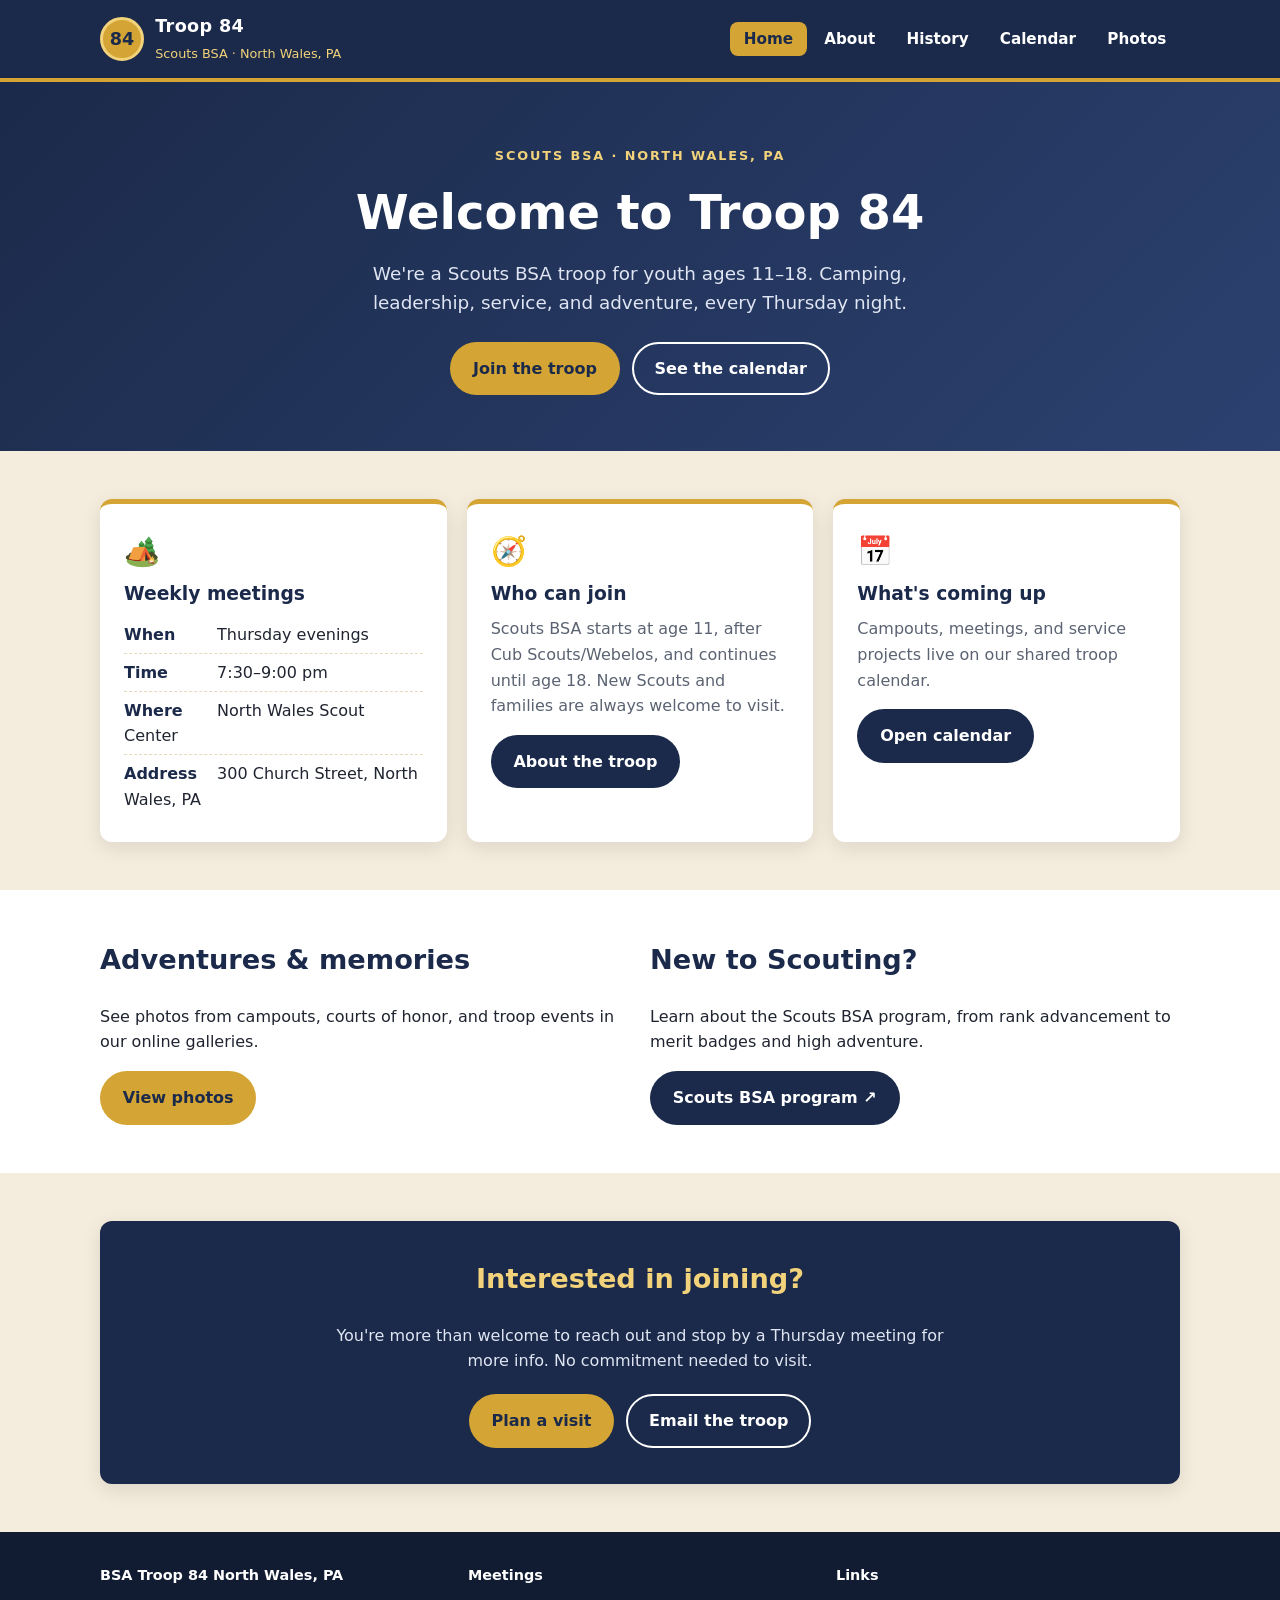
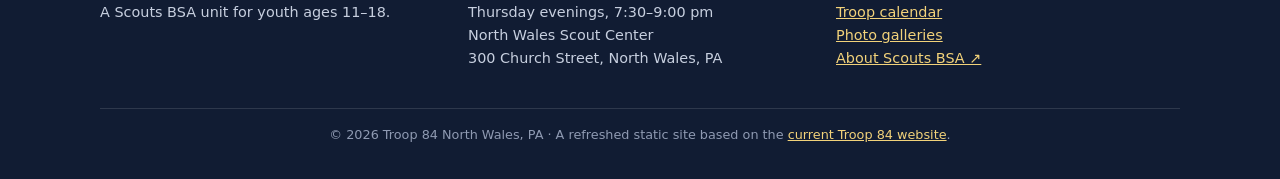
==== index.html @ 0edf73d8 "Populate repo with Troop 84 static site (#1)" ====
<!DOCTYPE html>
<html lang="en">
<head>
  <meta charset="utf-8">
  <meta name="viewport" content="width=device-width, initial-scale=1">
  <title>Home · Troop 84 North Wales, PA</title>
  <meta name="description" content="Troop 84 is a Scouts BSA unit in North Wales, PA. Meetings Thursday evenings 7:30–9pm.">
  <link rel="stylesheet" href="css/style.css">
</head>
<body>
  <header class="site-header">
    <div class="container header-inner">
      <a class="brand" href="index.html">
        <span class="brand-badge" aria-hidden="true">84</span>
        <span class="brand-text"><strong data-field="troopName">Troop 84</strong><span>Scouts BSA · <span data-field="town">North Wales, PA</span></span></span>
      </a>
      <button class="nav-toggle" aria-expanded="false" aria-controls="site-nav" aria-label="Menu">☰</button>
      <nav class="site-nav" id="site-nav" aria-label="Main">
        <ul>
          <li><a href="index.html" aria-current="page">Home</a></li>
          <li><a href="about.html">About</a></li>
          <li><a href="history.html">History</a></li>
          <li><a href="calendar.html">Calendar</a></li>
          <li><a href="photos.html">Photos</a></li>
        </ul>
      </nav>
    </div>
  </header>
  <main>
    <section class="hero">
      <div class="container">
        <div class="eyebrow">Scouts BSA · North Wales, PA</div>
        <h1>Welcome to <span data-field="troopName">Troop 84</span></h1>
        <p>We're a Scouts BSA troop for youth ages 11–18. Camping, leadership, service, and adventure, every Thursday night.</p>
        <div class="btn-row">
          <a class="btn btn-gold" href="#join">Join the troop</a>
          <a class="btn btn-outline" href="calendar.html">See the calendar</a>
        </div>
      </div>
    </section>

    <section class="section">
      <div class="container grid">
        <div class="card">
          <div class="icon" aria-hidden="true">🏕️</div>
          <h3>Weekly meetings</h3>
            <ul class="info-list">
              <li><strong>When</strong> <span data-field="meetingDay">Thursday evenings</span></li>
              <li><strong>Time</strong> <span data-field="meetingTime">7:30–9:00 pm</span></li>
              <li><strong>Where</strong> <span data-field="meetingPlace">North Wales Scout Center</span></li>
              <li><strong>Address</strong> <span data-field="meetingAddress">300 Church Street, North Wales, PA</span></li>
            </ul>
        </div>
        <div class="card">
          <div class="icon" aria-hidden="true">🧭</div>
          <h3>Who can join</h3>
          <p>Scouts BSA starts at age 11, after Cub Scouts/Webelos, and continues until age 18. New Scouts and families are always welcome to visit.</p>
          <a class="btn btn-navy" href="about.html">About the troop</a>
        </div>
        <div class="card">
          <div class="icon" aria-hidden="true">📅</div>
          <h3>What's coming up</h3>
          <p>Campouts, meetings, and service projects live on our shared troop calendar.</p>
          <a class="btn btn-navy" href="calendar.html">Open calendar</a>
        </div>
      </div>
    </section>

    <section class="section band">
      <div class="container grid">
        <div>
          <h2>Adventures &amp; memories</h2>
          <p>See photos from campouts, courts of honor, and troop events in our online galleries.</p>
          <a class="btn btn-gold" href="photos.html">View photos</a>
        </div>
        <div>
          <h2>New to Scouting?</h2>
          <p>Learn about the Scouts BSA program, from rank advancement to merit badges and high adventure.</p>
          <a class="btn btn-navy" data-href="scoutsBsaInfoUrl" href="https://www.scouting.org/programs/scouts-bsa/" target="_blank" rel="noopener">Scouts BSA program ↗</a>
        </div>
      </div>
    </section>

    <section class="section" id="join">
      <div class="container">
        <div class="cta">
          <h2>Interested in joining?</h2>
          <p>You're more than welcome to reach out and stop by a Thursday meeting for more info. No commitment needed to visit.</p>
          <div class="btn-row">
            <a class="btn btn-gold" href="about.html#visit">Plan a visit</a>
            <a class="btn btn-outline" data-email href="#" hidden>Email the troop</a>
          </div>
        </div>
      </div>
    </section>
  </main>
  <footer class="site-footer">
    <div class="container">
      <div class="footer-grid">
        <div>
          <h4 data-field="troopFullName">BSA Troop 84 North Wales, PA</h4>
          <p>A Scouts BSA unit for youth ages 11–18.</p>
        </div>
        <div>
          <h4>Meetings</h4>
          <p><span data-field="meetingDay">Thursday evenings</span>, <span data-field="meetingTime">7:30–9:00 pm</span><br>
            <span data-field="meetingPlace">North Wales Scout Center</span><br>
            <span data-field="meetingAddress">300 Church Street, North Wales, PA</span></p>
        </div>
        <div>
          <h4>Links</h4>
          <p><a href="calendar.html">Troop calendar</a><br>
            <a href="photos.html">Photo galleries</a><br>
            <a data-href="scoutsBsaInfoUrl" href="https://www.scouting.org/programs/scouts-bsa/" target="_blank" rel="noopener">About Scouts BSA ↗</a></p>
        </div>
      </div>
      <p class="footer-note">© <span data-year>2026</span> Troop 84 North Wales, PA · A refreshed static site based on the
        <a data-href="originalSiteUrl" href="https://www.troop84northwalespa.org/" target="_blank" rel="noopener">current Troop 84 website</a>.</p>
    </div>
  </footer>
  <script src="js/config.js"></script>
  <script src="js/main.js"></script>
</body>
</html>
---- css/style.css ----
/* Troop 84 — shared styles. Colors live in :root below. */
:root {
  --navy: #1b2a4a;
  --navy-dark: #111c33;
  --gold: #d4a534;
  --gold-light: #f2d27a;
  --tan: #f4ecdc;
  --tan-dark: #e6d8bb;
  --ink: #1f2430;
  --muted: #5b6372;
  --white: #ffffff;
  --radius: 12px;
  --shadow: 0 6px 20px rgba(17, 28, 51, 0.10);
  --max: 1080px;
}
*, *::before, *::after { box-sizing: border-box; }
html { scroll-behavior: smooth; }
body {
  margin: 0;
  font-family: system-ui, -apple-system, "Segoe UI", Roboto, Helvetica, Arial, sans-serif;
  color: var(--ink);
  background: var(--tan);
  line-height: 1.6;
  display: flex; flex-direction: column; min-height: 100vh;
}
main { flex: 1; }
a { color: var(--navy); }
img { max-width: 100%; display: block; }
[hidden] { display: none !important; }
.container { width: min(100% - 2rem, var(--max)); margin-inline: auto; }

/* Header / nav */
.site-header {
  background: var(--navy); color: var(--white);
  border-bottom: 4px solid var(--gold);
  position: sticky; top: 0; z-index: 10;
}
.header-inner { display: flex; align-items: center; justify-content: space-between; padding: .75rem 0; gap: 1rem; }
.brand { display: flex; align-items: center; gap: .7rem; color: var(--white); text-decoration: none; }
.brand-badge {
  width: 44px; height: 44px; border-radius: 50%;
  background: var(--gold); color: var(--navy);
  display: grid; place-items: center; font-weight: 800; font-size: 1.1rem;
  border: 3px solid var(--gold-light);
}
.brand-text strong { display: block; font-size: 1.1rem; letter-spacing: .02em; }
.brand-text span { font-size: .8rem; color: var(--gold-light); }
.site-nav ul { list-style: none; margin: 0; padding: 0; display: flex; gap: .25rem; }
.site-nav a {
  color: var(--white); text-decoration: none; padding: .5rem .85rem; border-radius: 8px;
  font-weight: 600; font-size: .95rem;
}
.site-nav a:hover, .site-nav a:focus-visible { background: rgba(255,255,255,.12); }
.site-nav a[aria-current="page"] { background: var(--gold); color: var(--navy); }
.nav-toggle {
  display: none; background: transparent; border: 2px solid var(--gold); color: var(--white);
  border-radius: 8px; padding: .35rem .7rem; font-size: 1rem; cursor: pointer;
}

/* Hero */
.hero {
  background: linear-gradient(135deg, var(--navy) 0%, #2c4170 100%);
  color: var(--white); padding: 4rem 0 3.5rem; text-align: center;
}
.hero h1 { font-size: clamp(2rem, 5vw, 3rem); margin: 0 0 .5rem; }
.hero p { font-size: 1.15rem; max-width: 640px; margin: 0 auto 1.5rem; color: #dfe5f2; }
.hero .eyebrow { color: var(--gold-light); text-transform: uppercase; letter-spacing: .15em; font-size: .8rem; font-weight: 700; margin-bottom: .5rem; }
.page-hero { padding: 2.5rem 0 2rem; }

/* Buttons */
.btn {
  display: inline-block; padding: .75rem 1.3rem; border-radius: 999px;
  font-weight: 700; text-decoration: none; border: 2px solid transparent;
  transition: transform .1s ease, background .2s ease;
}
.btn:hover { transform: translateY(-1px); }
.btn-gold { background: var(--gold); color: var(--navy); }
.btn-gold:hover { background: var(--gold-light); }
.btn-outline { border-color: var(--white); color: var(--white); }
.btn-outline:hover { background: rgba(255,255,255,.1); }
.btn-navy { background: var(--navy); color: var(--white); }
.btn-navy:hover { background: var(--navy-dark); }
.btn-row { display: flex; gap: .75rem; justify-content: center; flex-wrap: wrap; }

/* Sections & cards */
.section { padding: 3rem 0; }
.section h2 { color: var(--navy); margin-top: 0; font-size: 1.7rem; }
.section-title { text-align: center; margin-bottom: 2rem; }
.section-title p { color: var(--muted); margin: 0; }
.grid { display: grid; gap: 1.25rem; grid-template-columns: repeat(auto-fit, minmax(240px, 1fr)); }
.card {
  background: var(--white); border-radius: var(--radius); padding: 1.5rem;
  box-shadow: var(--shadow); border-top: 5px solid var(--gold);
}
.card h3 { margin: .25rem 0 .5rem; color: var(--navy); }
.card p { margin: 0 0 1rem; color: var(--muted); }
.card .icon { font-size: 1.8rem; }
.info-list { list-style: none; padding: 0; margin: 0; }
.info-list li { padding: .35rem 0; border-bottom: 1px dashed var(--tan-dark); }
.info-list li:last-child { border-bottom: 0; }
.info-list strong { color: var(--navy); display: inline-block; min-width: 5.5rem; }
.band { background: var(--white); }
.cta {
  background: var(--navy); color: var(--white); border-radius: var(--radius);
  padding: 2.25rem; text-align: center; box-shadow: var(--shadow);
}
.cta h2 { color: var(--gold-light); }
.cta p { color: #dfe5f2; max-width: 620px; margin: 0 auto 1.25rem; }

/* Calendar */
.calendar-frame {
  background: var(--white); border-radius: var(--radius); box-shadow: var(--shadow);
  padding: .5rem; overflow: hidden;
}
.calendar-frame iframe { width: 100%; height: 680px; border: 0; display: block; }

/* Empty state */
.empty-state {
  background: var(--white); border: 2px dashed var(--gold); border-radius: var(--radius);
  padding: 2rem; text-align: center; max-width: 760px; margin: 0 auto;
}
.empty-state .icon { font-size: 2.5rem; }
.empty-state h3 { color: var(--navy); margin: .5rem 0; }
.empty-state ol { text-align: left; max-width: 560px; margin: 1rem auto; color: var(--muted); }
code {
  background: var(--tan); padding: .1rem .4rem; border-radius: 4px; font-size: .9em;
  color: var(--navy-dark);
}

/* Gallery cards */
.gallery-card { text-align: center; }
.gallery-card .icon { font-size: 2.5rem; }
.gallery-card.facebook { border-top-color: #1877f2; }
.gallery-card.google { border-top-color: #34a853; }

/* Footer */
.site-footer { background: var(--navy-dark); color: #c7cfdf; padding: 2rem 0 1.25rem; font-size: .9rem; }
.site-footer a { color: var(--gold-light); }
.footer-grid { display: grid; gap: 1.5rem; grid-template-columns: repeat(auto-fit, minmax(200px, 1fr)); }
.footer-grid h4 { color: var(--white); margin: 0 0 .5rem; }
.footer-note { border-top: 1px solid rgba(255,255,255,.12); margin-top: 1.5rem; padding-top: 1rem; font-size: .8rem; color: #8f9ab2; text-align: center; }

/* Responsive */
@media (max-width: 720px) {
  .nav-toggle { display: inline-block; }
  .site-nav { position: absolute; top: 100%; left: 0; right: 0; background: var(--navy); border-bottom: 4px solid var(--gold); display: none; }
  .site-nav.open { display: block; }
  .site-nav ul { flex-direction: column; padding: .5rem 1rem 1rem; }
  .site-nav a { display: block; }
  .calendar-frame iframe { height: 520px; }
  .hero { padding: 3rem 0 2.5rem; }
}


/* History page */
.prose { max-width: 720px; }
.prose .lead { font-size: 1.15rem; color: var(--ink); margin: 0 0 .75rem; }
.prose .source-note { color: var(--muted); font-size: .9rem; margin: 0; }
.history-timeline {
  display: grid;
  gap: 1.25rem;
  max-width: 760px;
  margin-inline: auto;
}
.history-card h2 {
  color: var(--navy);
  margin: .15rem 0 .75rem;
  font-size: 1.45rem;
}
.history-card p { color: var(--muted); margin: 0 0 1rem; }
.history-card p:last-of-type { margin-bottom: 0; }
.era-year {
  display: inline-block;
  background: var(--navy);
  color: var(--gold-light);
  font-size: .75rem;
  font-weight: 700;
  letter-spacing: .08em;
  text-transform: uppercase;
  padding: .25rem .65rem;
  border-radius: 999px;
  margin-bottom: .35rem;
}
.mission-card { border-top-color: var(--navy); }
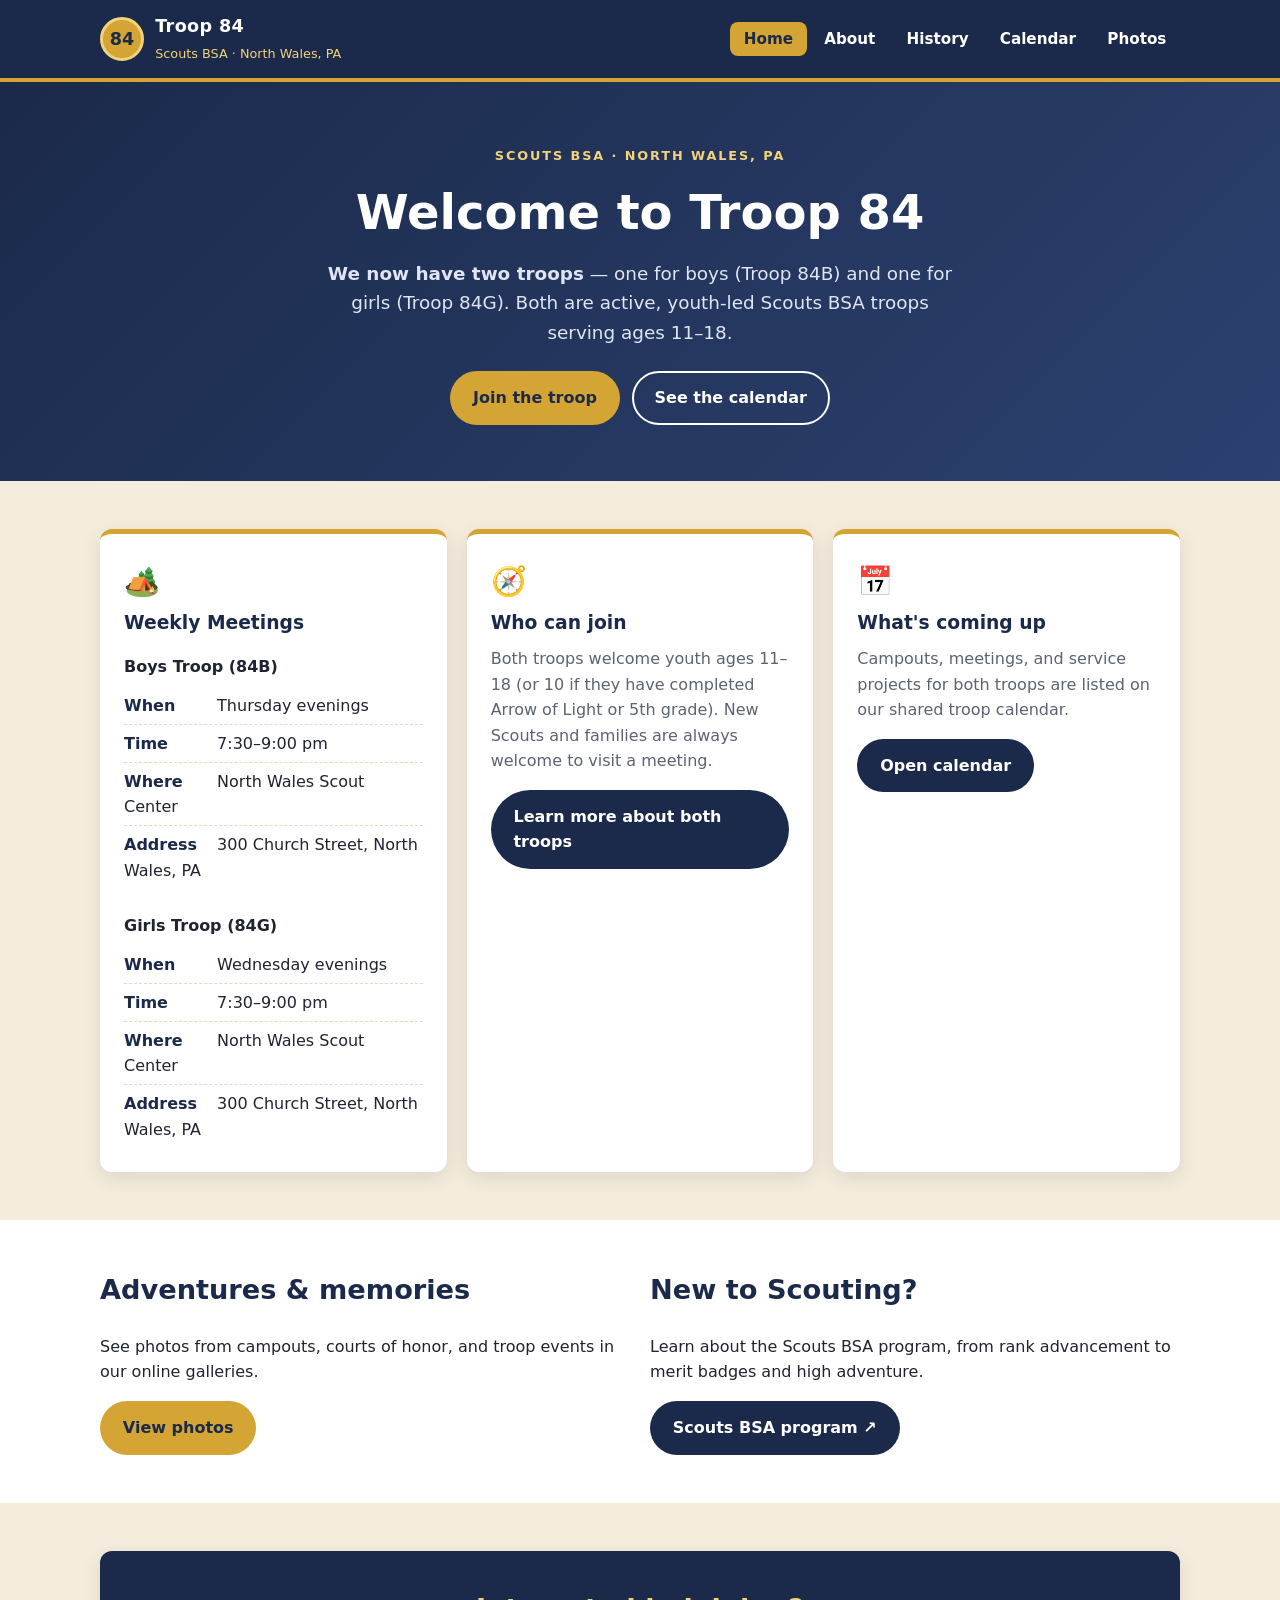
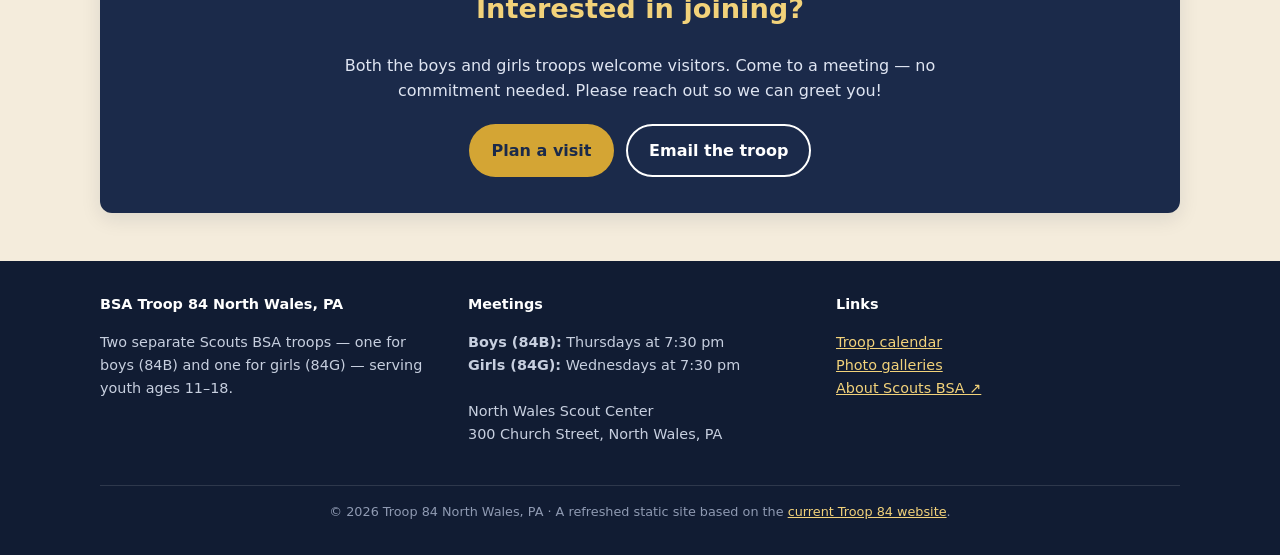
==== commit bf6eb745: "Merge pull request #4 from abhidotnet/girls-troop-update Girls troop update." ====
--- a/index.html
+++ b/index.html
@@ -4,7 +4,7 @@
   <meta charset="utf-8">
   <meta name="viewport" content="width=device-width, initial-scale=1">
   <title>Home · Troop 84 North Wales, PA</title>
-  <meta name="description" content="Troop 84 is a Scouts BSA unit in North Wales, PA. Meetings Thursday evenings 7:30–9pm.">
+  <meta name="description" content="Troop 84 North Wales serves both boys and girls in Scouts BSA. Boys meet Thursdays, girls meet Wednesdays.">
   <link rel="stylesheet" href="css/style.css">
 </head>
 <body>
@@ -26,12 +26,13 @@
       </nav>
     </div>
   </header>
+
   <main>
     <section class="hero">
       <div class="container">
         <div class="eyebrow">Scouts BSA · North Wales, PA</div>
         <h1>Welcome to <span data-field="troopName">Troop 84</span></h1>
-        <p>We're a Scouts BSA troop for youth ages 11–18. Camping, leadership, service, and adventure, every Thursday night.</p>
+        <p><strong>We now have two troops</strong> — one for boys (Troop 84B) and one for girls (Troop 84G). Both are active, youth-led Scouts BSA troops serving ages 11–18.</p>
         <div class="btn-row">
           <a class="btn btn-gold" href="#join">Join the troop</a>
           <a class="btn btn-outline" href="calendar.html">See the calendar</a>
@@ -43,24 +44,35 @@
       <div class="container grid">
         <div class="card">
           <div class="icon" aria-hidden="true">🏕️</div>
-          <h3>Weekly meetings</h3>
-            <ul class="info-list">
-              <li><strong>When</strong> <span data-field="meetingDay">Thursday evenings</span></li>
-              <li><strong>Time</strong> <span data-field="meetingTime">7:30–9:00 pm</span></li>
-              <li><strong>Where</strong> <span data-field="meetingPlace">North Wales Scout Center</span></li>
-              <li><strong>Address</strong> <span data-field="meetingAddress">300 Church Street, North Wales, PA</span></li>
-            </ul>
+          <h3>Weekly Meetings</h3>
+          <h4 style="margin: 1rem 0 0.5rem;">Boys Troop (84B)</h4>
+          <ul class="info-list">
+            <li><strong>When</strong> Thursday evenings</li>
+            <li><strong>Time</strong> 7:30–9:00 pm</li>
+            <li><strong>Where</strong> North Wales Scout Center</li>
+            <li><strong>Address</strong> 300 Church Street, North Wales, PA</li>
+          </ul>
+
+          <h4 style="margin: 1.5rem 0 0.5rem;">Girls Troop (84G)</h4>
+          <ul class="info-list">
+            <li><strong>When</strong> Wednesday evenings</li>
+            <li><strong>Time</strong> 7:30–9:00 pm</li>
+            <li><strong>Where</strong> North Wales Scout Center</li>
+            <li><strong>Address</strong> 300 Church Street, North Wales, PA</li>
+          </ul>
         </div>
+
         <div class="card">
           <div class="icon" aria-hidden="true">🧭</div>
           <h3>Who can join</h3>
-          <p>Scouts BSA starts at age 11, after Cub Scouts/Webelos, and continues until age 18. New Scouts and families are always welcome to visit.</p>
-          <a class="btn btn-navy" href="about.html">About the troop</a>
+          <p>Both troops welcome youth ages 11–18 (or 10 if they have completed Arrow of Light or 5th grade). New Scouts and families are always welcome to visit a meeting.</p>
+          <a class="btn btn-navy" href="about.html">Learn more about both troops</a>
         </div>
+
         <div class="card">
           <div class="icon" aria-hidden="true">📅</div>
           <h3>What's coming up</h3>
-          <p>Campouts, meetings, and service projects live on our shared troop calendar.</p>
+          <p>Campouts, meetings, and service projects for both troops are listed on our shared troop calendar.</p>
           <a class="btn btn-navy" href="calendar.html">Open calendar</a>
         </div>
       </div>
@@ -85,7 +97,7 @@
       <div class="container">
         <div class="cta">
           <h2>Interested in joining?</h2>
-          <p>You're more than welcome to reach out and stop by a Thursday meeting for more info. No commitment needed to visit.</p>
+          <p>Both the boys and girls troops welcome visitors. Come to a meeting — no commitment needed. Please reach out so we can greet you!</p>
           <div class="btn-row">
             <a class="btn btn-gold" href="about.html#visit">Plan a visit</a>
             <a class="btn btn-outline" data-email href="#" hidden>Email the troop</a>
@@ -94,18 +106,22 @@
       </div>
     </section>
   </main>
+
   <footer class="site-footer">
     <div class="container">
       <div class="footer-grid">
         <div>
           <h4 data-field="troopFullName">BSA Troop 84 North Wales, PA</h4>
-          <p>A Scouts BSA unit for youth ages 11–18.</p>
+          <p>Two separate Scouts BSA troops — one for boys (84B) and one for girls (84G) — serving youth ages 11–18.</p>
         </div>
         <div>
           <h4>Meetings</h4>
-          <p><span data-field="meetingDay">Thursday evenings</span>, <span data-field="meetingTime">7:30–9:00 pm</span><br>
-            <span data-field="meetingPlace">North Wales Scout Center</span><br>
-            <span data-field="meetingAddress">300 Church Street, North Wales, PA</span></p>
+          <p>
+            <strong>Boys (84B):</strong> Thursdays at 7:30 pm<br>
+            <strong>Girls (84G):</strong> Wednesdays at 7:30 pm<br><br>
+            North Wales Scout Center<br>
+            300 Church Street, North Wales, PA
+          </p>
         </div>
         <div>
           <h4>Links</h4>
@@ -118,7 +134,8 @@
         <a data-href="originalSiteUrl" href="https://www.troop84northwalespa.org/" target="_blank" rel="noopener">current Troop 84 website</a>.</p>
     </div>
   </footer>
+
   <script src="js/config.js"></script>
   <script src="js/main.js"></script>
 </body>
-</html>
+</html>
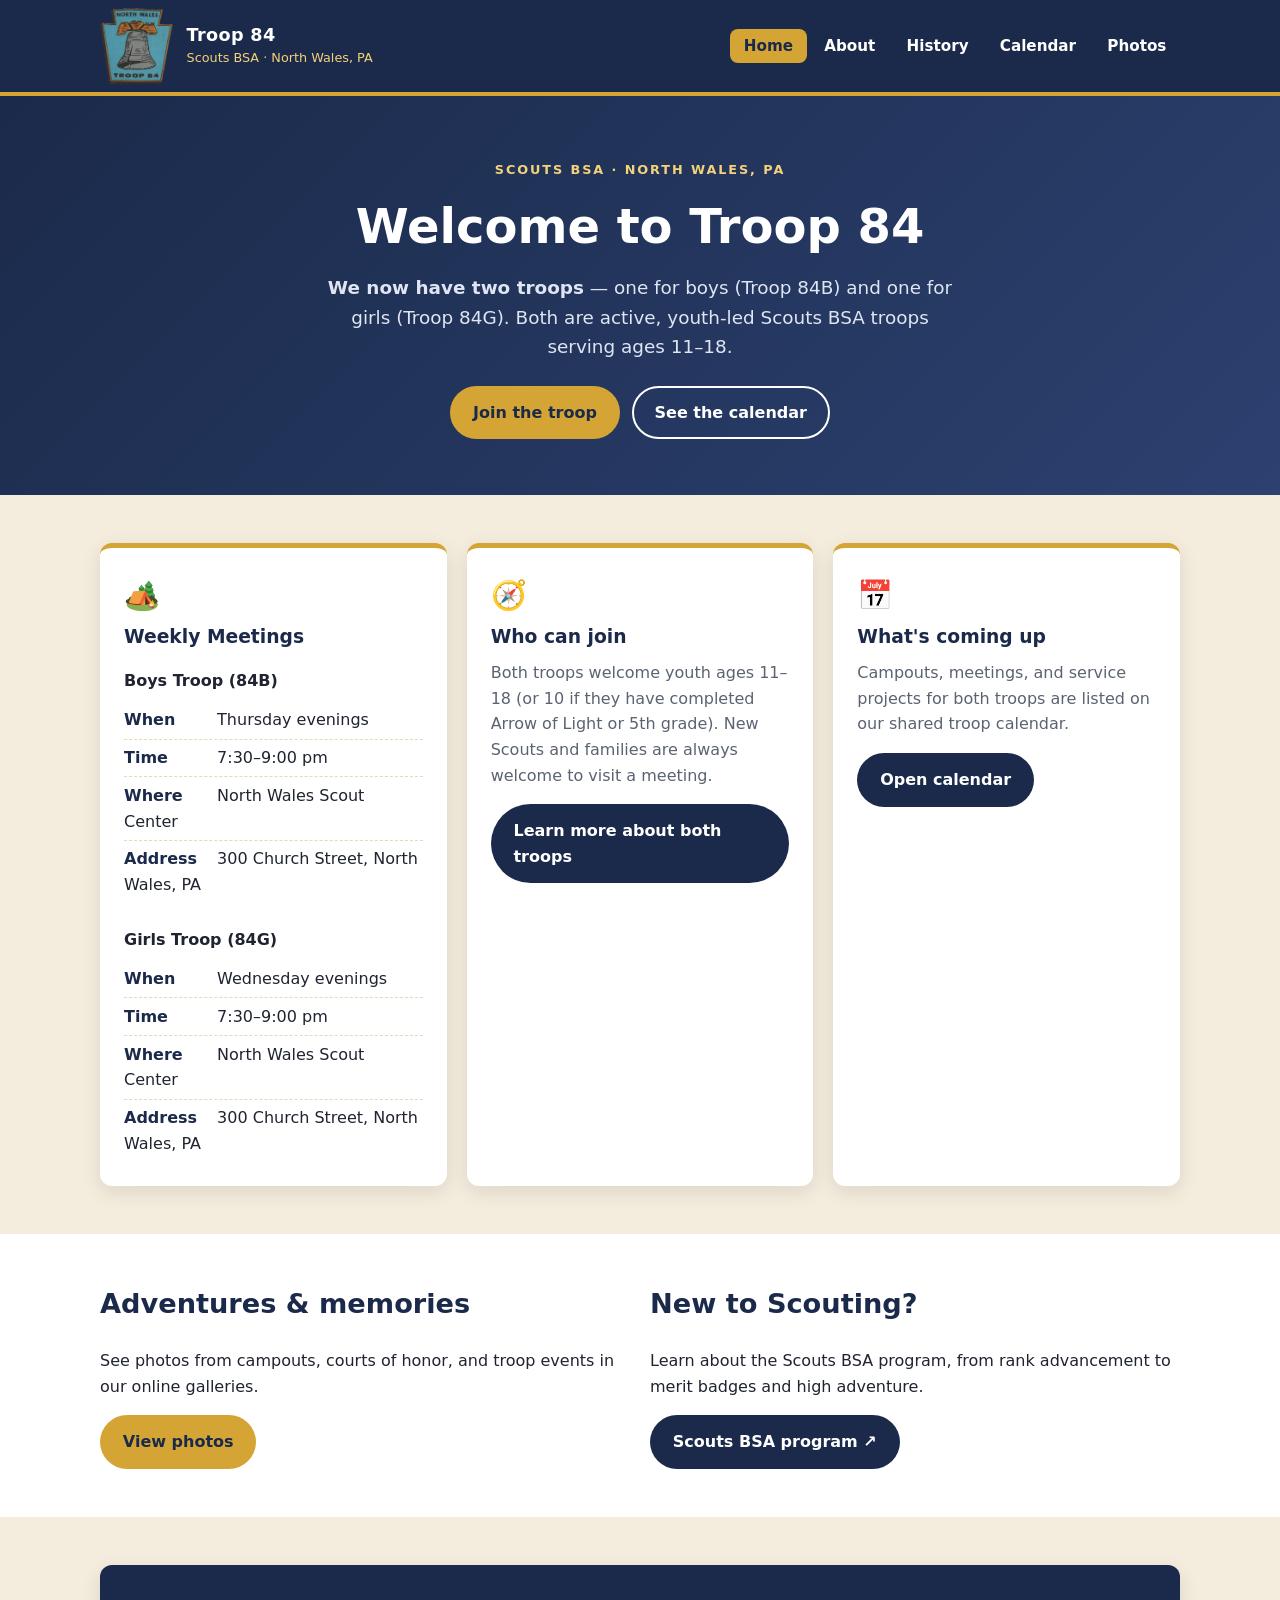
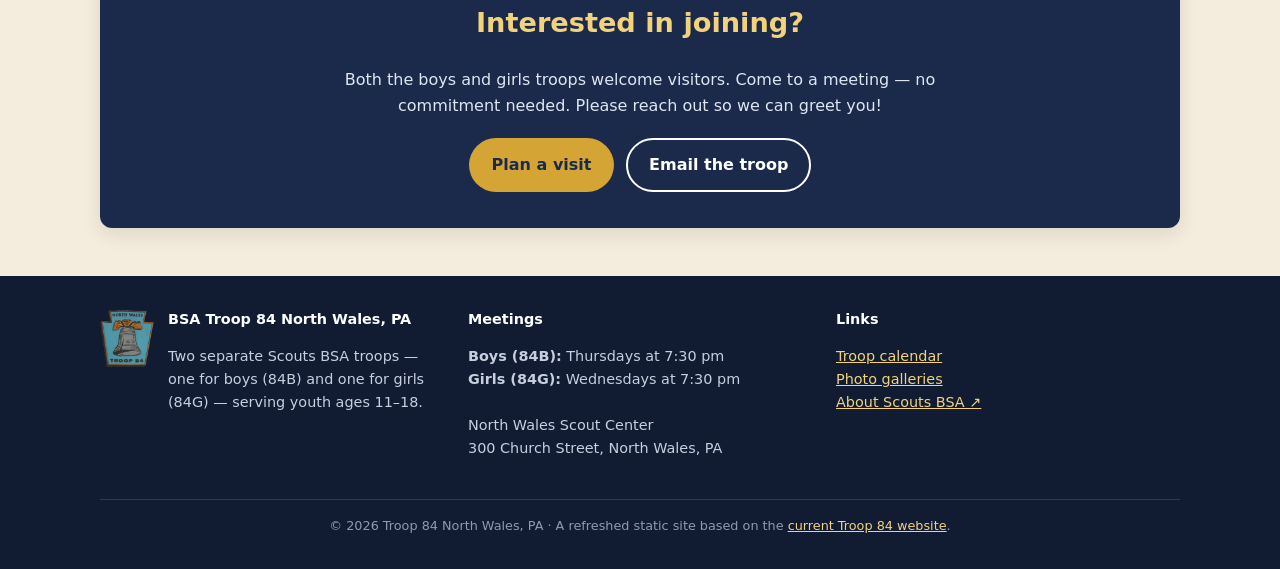
==== commit 07d4a83e: "Promote girls-troop-update to main (logo + girls troop) (#6) Replace the gold "84" text badge with t" ====
--- a/index.html
+++ b/index.html
@@ -6,12 +6,13 @@
   <title>Home · Troop 84 North Wales, PA</title>
   <meta name="description" content="Troop 84 North Wales serves both boys and girls in Scouts BSA. Boys meet Thursdays, girls meet Wednesdays.">
   <link rel="stylesheet" href="css/style.css">
+  <link rel="icon" href="logo/84Logo.png" type="image/png">
 </head>
 <body>
   <header class="site-header">
     <div class="container header-inner">
       <a class="brand" href="index.html">
-        <span class="brand-badge" aria-hidden="true">84</span>
+        <img class="brand-logo" src="logo/84Logo.png" width="339" height="353" alt="Troop 84 North Wales logo">
         <span class="brand-text"><strong data-field="troopName">Troop 84</strong><span>Scouts BSA · <span data-field="town">North Wales, PA</span></span></span>
       </a>
       <button class="nav-toggle" aria-expanded="false" aria-controls="site-nav" aria-label="Menu">☰</button>
@@ -110,9 +111,12 @@
   <footer class="site-footer">
     <div class="container">
       <div class="footer-grid">
-        <div>
-          <h4 data-field="troopFullName">BSA Troop 84 North Wales, PA</h4>
-          <p>Two separate Scouts BSA troops — one for boys (84B) and one for girls (84G) — serving youth ages 11–18.</p>
+        <div class="footer-identity">
+          <img class="footer-logo" src="logo/84Logo.png" width="339" height="353" alt="">
+          <div>
+            <h4 data-field="troopFullName">BSA Troop 84 North Wales, PA</h4>
+            <p>Two separate Scouts BSA troops — one for boys (84B) and one for girls (84G) — serving youth ages 11–18.</p>
+          </div>
         </div>
         <div>
           <h4>Meetings</h4>
--- a/css/style.css
+++ b/css/style.css
@@ -35,15 +35,18 @@
   border-bottom: 4px solid var(--gold);
   position: sticky; top: 0; z-index: 10;
 }
-.header-inner { display: flex; align-items: center; justify-content: space-between; padding: .75rem 0; gap: 1rem; }
-.brand { display: flex; align-items: center; gap: .7rem; color: var(--white); text-decoration: none; }
-.brand-badge {
-  width: 44px; height: 44px; border-radius: 50%;
-  background: var(--gold); color: var(--navy);
-  display: grid; place-items: center; font-weight: 800; font-size: 1.1rem;
-  border: 3px solid var(--gold-light);
+.header-inner { display: flex; align-items: center; justify-content: space-between; padding: .5rem 0; gap: 1rem; }
+.brand { display: flex; align-items: center; gap: .85rem; color: var(--white); text-decoration: none; min-width: 0; }
+.brand:focus-visible { outline: 2px solid var(--gold-light); outline-offset: 4px; border-radius: 8px; }
+.brand-logo {
+  height: 4.75rem;
+  width: auto;
+  max-width: none;
+  flex: 0 0 auto;
+  object-fit: contain;
 }
-.brand-text strong { display: block; font-size: 1.1rem; letter-spacing: .02em; }
+.brand-text { min-width: 0; line-height: 1.25; }
+.brand-text strong { display: block; font-size: 1.1rem; letter-spacing: .02em; line-height: 1.2; }
 .brand-text span { font-size: .8rem; color: var(--gold-light); }
 .site-nav ul { list-style: none; margin: 0; padding: 0; display: flex; gap: .25rem; }
 .site-nav a {
@@ -137,11 +140,21 @@
 .site-footer { background: var(--navy-dark); color: #c7cfdf; padding: 2rem 0 1.25rem; font-size: .9rem; }
 .site-footer a { color: var(--gold-light); }
 .footer-grid { display: grid; gap: 1.5rem; grid-template-columns: repeat(auto-fit, minmax(200px, 1fr)); }
+.footer-identity { display: flex; gap: .85rem; align-items: flex-start; }
+.footer-logo {
+  width: 3.4rem;
+  height: auto;
+  max-width: none;
+  flex: 0 0 auto;
+  margin-top: .15rem;
+}
 .footer-grid h4 { color: var(--white); margin: 0 0 .5rem; }
 .footer-note { border-top: 1px solid rgba(255,255,255,.12); margin-top: 1.5rem; padding-top: 1rem; font-size: .8rem; color: #8f9ab2; text-align: center; }
 
 /* Responsive */
 @media (max-width: 720px) {
+  .brand { gap: .6rem; }
+  .brand-logo { height: 3.75rem; }
   .nav-toggle { display: inline-block; }
   .site-nav { position: absolute; top: 100%; left: 0; right: 0; background: var(--navy); border-bottom: 4px solid var(--gold); display: none; }
   .site-nav.open { display: block; }
